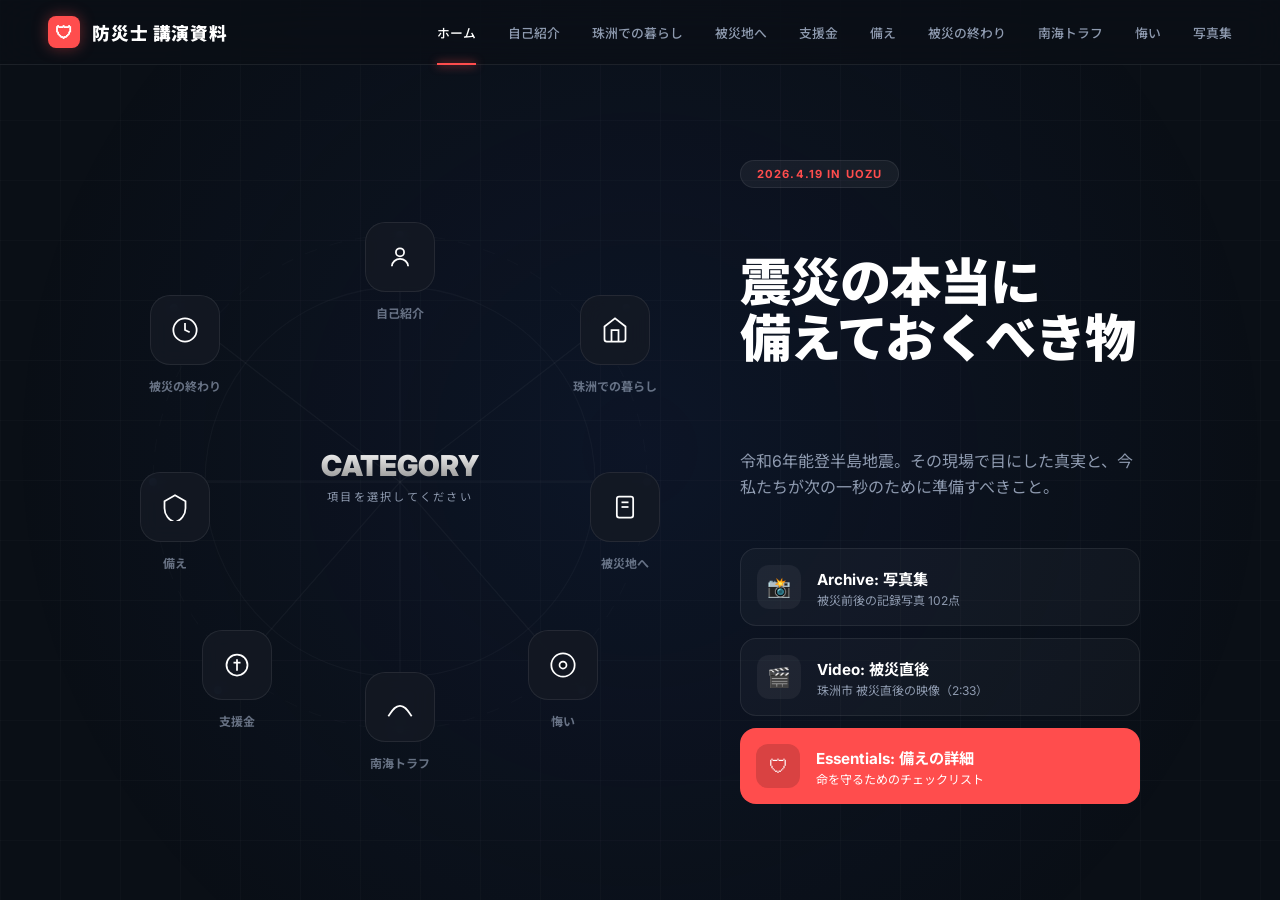
==== index.html @ 2d1fcdb0 "防災士講演サイト初回コミット" ====
<!DOCTYPE html>
<html lang="ja">
<head>
<meta charset="UTF-8">
<meta name="viewport" content="width=device-width, initial-scale=1.0">
<title>防災士講演 — 震災の本当に備えておくべき物</title>
<style>
  @import url('https://fonts.googleapis.com/css2?family=Inter:wght@400;700;900&family=Noto+Sans+JP:wght@400;700;900&display=swap');
  :root {
    --accent: #ff4d4d;
    --accent-glow: rgba(255, 77, 77, 0.4);
    --bg: #0a0f16;
    --card-bg: rgba(255, 255, 255, 0.03);
    --glass-border: rgba(255, 255, 255, 0.08);
    --text-main: #ffffff;
    --text-sub: #8e9aaf;
  }
  html, body {
    margin:0; padding:0; overflow-x:hidden;
    background: var(--bg);
    color: var(--text-main);
    font-family: 'Inter', 'Noto Sans JP', sans-serif;
    height: 100%;
  }
  /* 背景：動的なグリッドと光 */
  .grid-bg {
    position:fixed; inset:0; z-index:0; pointer-events:none;
    background-image:
      linear-gradient(rgba(255,255,255,0.02) 1px, transparent 1px),
      linear-gradient(90deg, rgba(255,255,255,0.02) 1px, transparent 1px);
    background-size: 60px 60px;
  }
  .grid-bg::after {
    content:''; position:absolute; inset:0;
    background: radial-gradient(circle at 50% 50%, rgba(30, 58, 138, 0.15) 0%, transparent 80%);
  }
  /* ナビゲーション */
  .top-nav {
    position:fixed; top:0; left:0; right:0; z-index:100;
    display:flex; align-items:center; justify-content:space-between;
    padding:0 3rem; height:64px;
    background: rgba(10, 15, 22, 0.7);
    backdrop-filter: blur(20px);
    border-bottom: 1px solid var(--glass-border);
  }
  .logo {
    display:flex; align-items:center; gap:12px;
    font-size:1.1rem; font-weight:900; letter-spacing: 0.05em;
  }
  .logo-icon {
    width:32px; height:32px; background: var(--accent);
    border-radius:8px; display:flex; align-items:center; justify-content:center;
    font-size:1.1rem; box-shadow: 0 0 15px var(--accent-glow);
  }
  .nav-links { display:flex; gap:2rem; }
  .nav-links span {
    font-size:0.8rem; color: var(--text-sub); cursor:pointer;
    transition: 0.3s; font-weight: 500;
  }
  .nav-links span:hover { color: var(--accent); }
  .nav-links span.active { color: var(--text-main); position: relative; }
  .nav-links span.active::after {
    content: ''; position: absolute; bottom: -23px; left: 0; width: 100%;
    height: 2px; background: var(--accent); box-shadow: 0 0 10px var(--accent);
  }
  /* レイアウト */
  .page-wrap {
    position:relative; z-index:1;
    width:100%; min-height:100vh;
    display:flex; align-items:center; justify-content:center;
    padding-top:64px; box-sizing: border-box;
    gap: 80px;
  }
  /* オービット（左側） */
  .orbit-wrap {
    position:relative;
    width: min(520px, 50vw);
    height: min(520px, 50vw);
  }
  .orbit-svg {
    position:absolute; inset:0; width:100%; height:100%;
    pointer-events:none;
  }
  .center-content {
    position:absolute; top:50%; left:50%; transform:translate(-50%,-50%);
    text-align:center; z-index:5; width: 100%;
  }
  .center-content h1 {
    font-size: 1.8rem; font-weight: 900; margin: 0;
    background: linear-gradient(to bottom, #fff, #888);
    -webkit-background-clip: text; -webkit-text-fill-color: transparent;
  }
  /* ノードのデザイン */
  .node {
    position:absolute; width: 68px; height: 68px;
    background: rgba(20, 25, 35, 0.8);
    border: 1px solid var(--glass-border);
    border-radius: 20px; cursor: pointer;
    display: flex; align-items: center; justify-content: center;
    transition: 0.4s cubic-bezier(0.2, 1, 0.3, 1);
    backdrop-filter: blur(10px);
  }
  .node:hover {
    background: var(--accent);
    border-color: var(--accent);
    transform: scale(1.15) translateY(-5px);
    box-shadow: 0 15px 30px var(--accent-glow);
  }
  .node svg { width: 28px; height: 28px; stroke: #fff; fill: none; stroke-width: 1.5; transition: 0.3s; }

  .node-label {
    position: absolute; bottom: -30px; font-size: 0.75rem;
    color: var(--text-sub); font-weight: 700; white-space: nowrap;
    opacity: 0.7; transition: 0.3s;
  }
  .node:hover .node-label { color: #fff; opacity: 1; transform: translateY(5px); }
  /* ノード配置（7ノード） */
  .n1 { top: 0; left: 50%; transform: translateX(-50%); }
  .n1:hover { transform: translateX(-50%) scale(1.15) translateY(-5px); }
  .n2 { top: 14%; right: 2%; }
  .n3 { top: 48%; right: 0; }
  .n4 { bottom: 8%; right: 12%; }
  .n4:hover { transform: scale(1.15) translateY(-5px); }
  .n5 { bottom: 0; left: 50%; transform: translateX(-50%); }
  .n5:hover { transform: translateX(-50%) scale(1.15) translateY(-5px); }
  .n6 { bottom: 8%; left: 12%; }
  .n7 { top: 48%; left: 0; }
  .n8 { top: 14%; left: 2%; }
  /* 右側パネル */
  .right-col {
    max-width: 400px; display: flex; flex-direction: column; gap: 2rem;
  }
  .right-badge {
    display: inline-block; padding: 6px 16px; background: rgba(255,255,255,0.05);
    border: 1px solid var(--glass-border); border-radius: 100px;
    font-size: 0.7rem; font-weight: 700; color: var(--accent); letter-spacing: 0.1em;
  }
  .right-title {
    font-size: 3.2rem; font-weight: 900; line-height: 1.1; letter-spacing: -0.02em;
  }
  .right-sub {
    font-size: 1rem; color: var(--text-sub); line-height: 1.6;
  }
  .right-buttons { display: grid; gap: 12px; }
  .rbtn {
    display: flex; align-items: center; gap: 16px; padding: 16px;
    background: var(--card-bg); border: 1px solid var(--glass-border);
    border-radius: 16px; cursor: pointer; transition: 0.3s;
  }
  .rbtn:hover {
    background: rgba(255,255,255,0.07);
    border-color: rgba(255,255,255,0.2);
    transform: translateX(10px);
  }
  .rbtn-icon {
    width: 44px; height: 44px; background: rgba(255,255,255,0.05);
    border-radius: 12px; display: flex; align-items: center; justify-content: center;
    font-size: 1.2rem;
  }
  .rt-title { font-weight: 700; font-size: 0.95rem; margin-bottom: 2px; }
  .rt-desc { font-size: 0.75rem; color: var(--text-sub); }
  /* メインボタン */
  .rbtn-accent {
    background: var(--accent); border: none;
  }
  .rbtn-accent .rt-title, .rbtn-accent .rt-desc { color: #fff; }
  .rbtn-accent .rbtn-icon { background: rgba(0,0,0,0.15); }
  .rbtn-accent:hover {
    background: #ff6666;
    box-shadow: 0 10px 30px var(--accent-glow);
  }
  /* タブレット */
  @media (max-width: 1024px) {
    .page-wrap { flex-direction: column; padding: 100px 20px 60px; gap: 40px; text-align: center; }
    .right-col { align-items: center; }
    .right-title { font-size: 2.5rem; }
    .orbit-wrap { width: min(400px, 80vw); height: min(400px, 80vw); }
  }
  /* スマホ */
  @media (max-width: 640px) {
    .top-nav { padding: 0 1rem; height: 56px; }
    .logo { font-size: 0.9rem; gap: 8px; }
    .logo-icon { width: 28px; height: 28px; font-size: 0.9rem; }
    .nav-links { display: none; }
    /* ハンバーガーメニュー表示 */
    .menu-toggle { display: flex; }
    .mobile-menu.open { display: flex; }

    .page-wrap {
      flex-direction: column;
      padding: 70px 16px 40px;
      gap: 24px;
      text-align: center;
      min-height: auto;
    }
    .orbit-wrap {
      width: min(300px, 85vw);
      height: min(300px, 85vw);
    }
    .node {
      width: 52px; height: 52px;
      border-radius: 14px;
    }
    .node svg { width: 22px; height: 22px; }
    .node-label { font-size: 0.65rem; bottom: -24px; }
    .center-content h1 { font-size: 1.2rem; }
    .center-content p { font-size: 0.6rem !important; }

    .right-col {
      align-items: center;
      max-width: 100%;
      gap: 1.2rem;
      padding: 0 8px;
    }
    .right-badge { font-size: 0.6rem; padding: 4px 12px; }
    .right-title { font-size: 1.8rem; }
    .right-sub { font-size: 0.85rem; }
    .rbtn { padding: 12px; border-radius: 12px; }
    .rbtn-icon { width: 38px; height: 38px; border-radius: 10px; font-size: 1rem; }
    .rt-title { font-size: 0.85rem; }
    .rt-desc { font-size: 0.7rem; }
  }
  /* ハンバーガーメニュー */
  .menu-toggle {
    display: none;
    flex-direction: column; gap: 5px;
    cursor: pointer; padding: 8px; z-index: 200;
  }
  .menu-toggle span {
    display: block; width: 22px; height: 2px;
    background: var(--text-main); border-radius: 2px;
    transition: 0.3s;
  }
  .mobile-menu {
    display: none;
    position: fixed; top: 56px; left: 0; right: 0;
    z-index: 99;
    flex-direction: column; align-items: center; gap: 0;
    background: rgba(10, 15, 22, 0.95);
    backdrop-filter: blur(20px);
    border-bottom: 1px solid var(--glass-border);
    padding: 12px 0;
  }
  .mobile-menu span {
    display: block; width: 100%; text-align: center;
    padding: 14px 0; font-size: 0.9rem;
    color: var(--text-sub); cursor: pointer;
    transition: 0.3s; font-weight: 500;
    border-bottom: 1px solid rgba(255,255,255,0.04);
  }
  .mobile-menu span:last-child { border-bottom: none; }
  .mobile-menu span:hover, .mobile-menu span:active {
    color: var(--accent); background: rgba(255,255,255,0.03);
  }
</style>
</head>
<body>
<div class="grid-bg"></div>

<nav class="top-nav">
  <div class="logo">
    <div class="logo-icon">🛡</div>
    <span>防災士 講演資料</span>
  </div>
  <div class="nav-links">
    <span class="active">ホーム</span>
    <span onclick="window.location.href='intro.html'">自己紹介</span>
    <span onclick="window.location.href='life.html'">珠洲での暮らし</span>
    <span onclick="window.location.href='facts.html'">被災地へ</span>
    <span onclick="window.location.href='support.html'">支援金</span>
    <span onclick="window.location.href='prepare.html'">備え</span>
    <span onclick="window.location.href='disaster-end.html'">被災の終わり</span>
    <span onclick="window.location.href='nankai.html'">南海トラフ</span>
    <span onclick="window.location.href='damage.html'">悔い</span>
    <span onclick="window.location.href='gallery.html'">写真集</span>
  </div>
  <div class="menu-toggle" onclick="document.querySelector('.mobile-menu').classList.toggle('open')">
    <span></span><span></span><span></span>
  </div>
</nav>

<div class="mobile-menu">
  <span onclick="window.location.href='intro.html'">自己紹介</span>
  <span onclick="window.location.href='life.html'">珠洲での暮らし</span>
  <span onclick="window.location.href='facts.html'">被災地へ</span>
  <span onclick="window.location.href='support.html'">支援金</span>
  <span onclick="window.location.href='prepare.html'">備え</span>
  <span onclick="window.location.href='disaster-end.html'">被災の終わり</span>
  <span onclick="window.location.href='nankai.html'">南海トラフ</span>
  <span onclick="window.location.href='damage.html'">悔い</span>
  <span onclick="window.location.href='gallery.html'">写真集</span>
</div>

<div class="page-wrap">
  <div class="orbit-wrap">
    <!-- SVGリング -->
    <svg class="orbit-svg" viewBox="0 0 400 400" xmlns="http://www.w3.org/2000/svg">
      <circle cx="200" cy="200" r="150" fill="none" stroke="rgba(255,255,255,0.03)" stroke-width="1"/>
      <circle cx="200" cy="200" r="190" fill="none" stroke="rgba(255,255,255,0.02)" stroke-width="1" stroke-dasharray="10 10"/>
      <!-- 接続線（7ノード） -->
      <g stroke="rgba(255,255,255,0.04)" stroke-width="1">
        <line x1="200" y1="200" x2="200" y2="10"/>
        <line x1="200" y1="200" x2="374" y2="66"/>
        <line x1="200" y1="200" x2="390" y2="200"/>
        <line x1="200" y1="200" x2="340" y2="360"/>
        <line x1="200" y1="200" x2="200" y2="390"/>
        <line x1="200" y1="200" x2="60" y2="360"/>
        <line x1="200" y1="200" x2="10" y2="200"/>
        <line x1="200" y1="200" x2="26" y2="66"/>
      </g>
      <!-- グロードット（7ノード） -->
      <g fill="rgba(100,160,255,0.5)">
        <circle cx="200" cy="10" r="3"><animate attributeName="opacity" values=".2;.8;.2" dur="3s" repeatCount="indefinite"/></circle>
        <circle cx="374" cy="66" r="3"><animate attributeName="opacity" values=".2;.8;.2" dur="3s" begin=".4s" repeatCount="indefinite"/></circle>
        <circle cx="390" cy="200" r="3"><animate attributeName="opacity" values=".2;.8;.2" dur="3s" begin=".8s" repeatCount="indefinite"/></circle>
        <circle cx="340" cy="360" r="3"><animate attributeName="opacity" values=".2;.8;.2" dur="3s" begin="1.2s" repeatCount="indefinite"/></circle>
        <circle cx="200" cy="390" r="3"><animate attributeName="opacity" values=".2;.8;.2" dur="3s" begin="1.6s" repeatCount="indefinite"/></circle>
        <circle cx="60" cy="360" r="3"><animate attributeName="opacity" values=".2;.8;.2" dur="3s" begin="2s" repeatCount="indefinite"/></circle>
        <circle cx="10" cy="200" r="3"><animate attributeName="opacity" values=".2;.8;.2" dur="3s" begin="2.4s" repeatCount="indefinite"/></circle>
        <circle cx="26" cy="66" r="3"><animate attributeName="opacity" values=".2;.8;.2" dur="3s" begin="2.8s" repeatCount="indefinite"/></circle>
      </g>
    </svg>

    <div class="center-content">
      <h1>CATEGORY</h1>
      <p style="font-size:0.7rem; color:var(--text-sub); margin-top:5px; letter-spacing:0.2em;">項目を選択してください</p>
    </div>

    <!-- ノード（7カテゴリ） -->
    <div class="node n1" onclick="window.location.href='intro.html'">
      <svg viewBox="0 0 24 24"><circle cx="12" cy="8" r="3.5"/><path d="M5 20c0-3.5 3.5-6.5 7-6.5s7 3 7 6.5"/></svg>
      <div class="node-label">自己紹介</div>
    </div>
    <div class="node n2" onclick="window.location.href='life.html'">
      <svg viewBox="0 0 24 24"><path d="M3 9l9-7 9 7v11a2 2 0 0 1-2 2H5a2 2 0 0 1-2-2V9z"/><polyline points="9 22 9 12 15 12 15 22"/></svg>
      <div class="node-label">珠洲での暮らし</div>
    </div>
    <div class="node n3" onclick="window.location.href='facts.html'">
      <svg viewBox="0 0 24 24"><rect x="5" y="3" width="14" height="18" rx="2"/><line x1="9" y1="8" x2="15" y2="8"/><line x1="9" y1="12" x2="15" y2="12"/></svg>
      <div class="node-label">被災地へ</div>
    </div>
    <div class="node n4" onclick="window.location.href='damage.html'">
      <svg viewBox="0 0 24 24"><path d="M12 2C6.48 2 2 6.48 2 12s4.48 10 10 10 10-4.48 10-10S17.52 2 12 2z"/><path d="M8 12h8" stroke="#0a0f16" stroke-width="2"/><circle cx="12" cy="12" r="3" fill="#0a0f16"/></svg>
      <div class="node-label">悔い</div>
    </div>
    <div class="node n5" onclick="window.location.href='nankai.html'">
      <svg viewBox="0 0 24 24"><path d="M2 20c3-4 5-9 10-9s7 5 10 9"/></svg>
      <div class="node-label">南海トラフ</div>
    </div>
    <div class="node n6" onclick="window.location.href='support.html'">
      <svg viewBox="0 0 24 24"><circle cx="12" cy="12" r="9"/><path d="M12 7v10"/><path d="M9 10h6"/></svg>
      <div class="node-label">支援金</div>
    </div>
    <div class="node n7" onclick="window.location.href='prepare.html'">
      <svg viewBox="0 0 24 24"><path d="M12 2L3 7v6c0 5.5 3.8 10.7 9 12 5.2-1.3 9-6.5 9-12V7l-9-5z"/></svg>
      <div class="node-label">備え</div>
    </div>
    <div class="node n8" onclick="window.location.href='disaster-end.html'">
      <svg viewBox="0 0 24 24"><path d="M12 22c5.5 0 10-4.5 10-10S17.5 2 12 2 2 6.5 2 12s4.5 10 10 10z"/><path d="M12 6v6l4 2"/></svg>
      <div class="node-label">被災の終わり</div>
    </div>
  </div>

  <!-- 右側パネル -->
  <div class="right-col">
    <div>
      <div class="right-badge">2026.4.19 IN UOZU</div>
    </div>
    <h1 class="right-title">震災の本当に<br>備えておくべき物</h1>
    <p class="right-sub">
      令和6年能登半島地震。その現場で目にした真実と、今私たちが次の一秒のために準備すべきこと。
    </p>
    <div class="right-buttons">
      <div class="rbtn" onclick="window.location.href='gallery.html'">
        <div class="rbtn-icon">📸</div>
        <div class="rbtn-text">
          <div class="rt-title">Archive: 写真集</div>
          <div class="rt-desc">被災前後の記録写真 102点</div>
        </div>
      </div>
      <div class="rbtn" onclick="window.location.href='gallery.html#video'">
        <div class="rbtn-icon">🎬</div>
        <div class="rbtn-text">
          <div class="rt-title">Video: 被災直後</div>
          <div class="rt-desc">珠洲市 被災直後の映像（2:33）</div>
        </div>
      </div>
      <div class="rbtn-accent rbtn" onclick="window.location.href='prepare.html'">
        <div class="rbtn-icon">🛡</div>
        <div class="rbtn-text">
          <div class="rt-title">Essentials: 備えの詳細</div>
          <div class="rt-desc">命を守るためのチェックリスト</div>
        </div>
      </div>
    </div>
  </div>
</div>

</body>
</html>
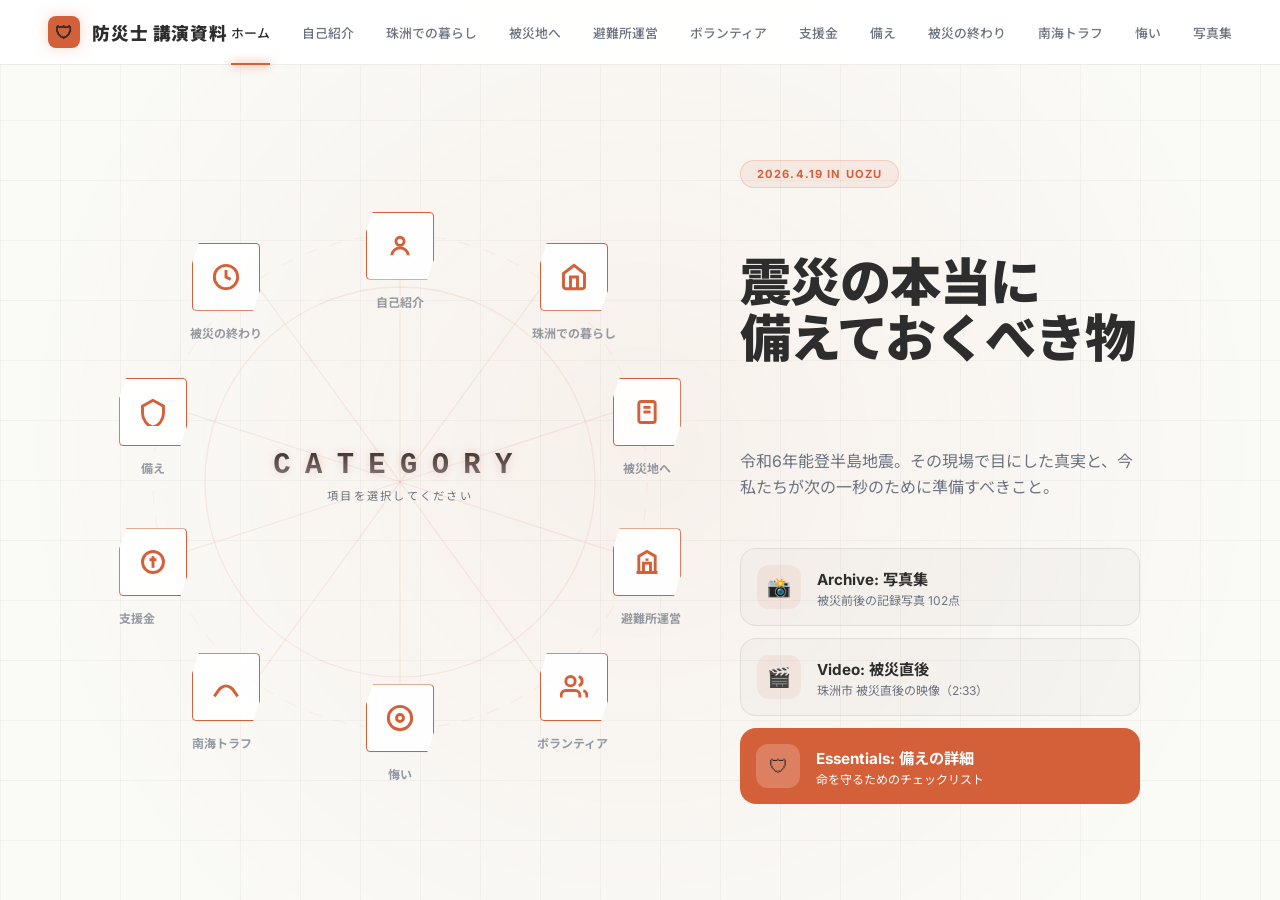
==== commit 8a53f2f0: "ナチュラルホワイトテーマ適用 + オーバーレイのスクロール修正 - 全ページをダークテーマからナチュラルホワイトに変更 - カード展開オーバーレイの上部クリッピング問題を修正   (height:10" ====
--- a/index.html
+++ b/index.html
@@ -7,13 +7,13 @@
 <style>
   @import url('https://fonts.googleapis.com/css2?family=Inter:wght@400;700;900&family=Noto+Sans+JP:wght@400;700;900&display=swap');
   :root {
-    --accent: #ff4d4d;
-    --accent-glow: rgba(255, 77, 77, 0.4);
-    --bg: #0a0f16;
-    --card-bg: rgba(255, 255, 255, 0.03);
-    --glass-border: rgba(255, 255, 255, 0.08);
-    --text-main: #ffffff;
-    --text-sub: #8e9aaf;
+    --accent: #D4603A;
+    --accent-glow: rgba(212, 96, 58, 0.25);
+    --bg: #FAFAF7;
+    --card-bg: rgba(0, 0, 0, 0.02);
+    --glass-border: rgba(0, 0, 0, 0.08);
+    --text-main: #2D2D2D;
+    --text-sub: #6B7280;
   }
   html, body {
     margin:0; padding:0; overflow-x:hidden;
@@ -26,20 +26,20 @@
   .grid-bg {
     position:fixed; inset:0; z-index:0; pointer-events:none;
     background-image:
-      linear-gradient(rgba(255,255,255,0.02) 1px, transparent 1px),
-      linear-gradient(90deg, rgba(255,255,255,0.02) 1px, transparent 1px);
+      linear-gradient(rgba(0,0,0,0.03) 1px, transparent 1px),
+      linear-gradient(90deg, rgba(0,0,0,0.03) 1px, transparent 1px);
     background-size: 60px 60px;
   }
   .grid-bg::after {
     content:''; position:absolute; inset:0;
-    background: radial-gradient(circle at 50% 50%, rgba(30, 58, 138, 0.15) 0%, transparent 80%);
+    background: radial-gradient(circle at 50% 50%, rgba(212, 96, 58, 0.06) 0%, transparent 80%);
   }
   /* ナビゲーション */
   .top-nav {
     position:fixed; top:0; left:0; right:0; z-index:100;
     display:flex; align-items:center; justify-content:space-between;
     padding:0 3rem; height:64px;
-    background: rgba(10, 15, 22, 0.7);
+    background: rgba(255, 255, 255, 0.92);
     backdrop-filter: blur(20px);
     border-bottom: 1px solid var(--glass-border);
   }
@@ -86,53 +86,72 @@
     text-align:center; z-index:5; width: 100%;
   }
   .center-content h1 {
+    font-family: 'Courier New', monospace;
     font-size: 1.8rem; font-weight: 900; margin: 0;
-    background: linear-gradient(to bottom, #fff, #888);
+    letter-spacing: 0.5em;
+    text-shadow: 0 0 10px var(--accent-glow);
+    background: linear-gradient(to bottom, #2D2D2D, #8A8A8A);
     -webkit-background-clip: text; -webkit-text-fill-color: transparent;
   }
-  /* ノードのデザイン */
+  /* ノードのデザイン（タクティカル） */
   .node {
     position:absolute; width: 68px; height: 68px;
-    background: rgba(20, 25, 35, 0.8);
-    border: 1px solid var(--glass-border);
-    border-radius: 20px; cursor: pointer;
+    cursor: pointer;
     display: flex; align-items: center; justify-content: center;
     transition: 0.4s cubic-bezier(0.2, 1, 0.3, 1);
+  }
+  .node::before {
+    content: '';
+    position: absolute; inset: 0;
+    background: rgba(255, 255, 255, 0.9);
+    border: 1px solid var(--accent);
+    border-radius: 4px;
+    clip-path: polygon(10% 0, 100% 0, 100% 70%, 90% 100%, 0 100%, 0 30%);
     backdrop-filter: blur(10px);
-  }
-  .node:hover {
+    box-shadow: 0 2px 8px rgba(0,0,0,0.06);
+    transition: 0.4s cubic-bezier(0.2, 1, 0.3, 1);
+  }
+  .node:hover::before {
     background: var(--accent);
     border-color: var(--accent);
+    box-shadow: 0 15px 30px var(--accent-glow);
+  }
+  .node:hover {
     transform: scale(1.15) translateY(-5px);
-    box-shadow: 0 15px 30px var(--accent-glow);
-  }
-  .node svg { width: 28px; height: 28px; stroke: #fff; fill: none; stroke-width: 1.5; transition: 0.3s; }
+  }
+  .node svg { width: 28px; height: 28px; stroke: var(--accent); fill: none; stroke-width: 2.5; transition: 0.3s; position: relative; z-index: 1; }
+  .node:hover svg { stroke: #fff; filter: drop-shadow(0 0 3px rgba(255,255,255,0.4)); }
 
   .node-label {
     position: absolute; bottom: -30px; font-size: 0.75rem;
     color: var(--text-sub); font-weight: 700; white-space: nowrap;
-    opacity: 0.7; transition: 0.3s;
-  }
-  .node:hover .node-label { color: #fff; opacity: 1; transform: translateY(5px); }
-  /* ノード配置（7ノード） */
-  .n1 { top: 0; left: 50%; transform: translateX(-50%); }
+    opacity: 0.7; transition: 0.3s; z-index: 1;
+  }
+  .node:hover .node-label { color: var(--text-main); opacity: 1; transform: translateY(5px); }
+  /* ノード配置（10ノード均等配置） */
+  .n1 { top: -2%; left: 50%; transform: translateX(-50%); }
   .n1:hover { transform: translateX(-50%) scale(1.15) translateY(-5px); }
-  .n2 { top: 14%; right: 2%; }
-  .n3 { top: 48%; right: 0; }
-  .n4 { bottom: 8%; right: 12%; }
-  .n4:hover { transform: scale(1.15) translateY(-5px); }
-  .n5 { bottom: 0; left: 50%; transform: translateX(-50%); }
-  .n5:hover { transform: translateX(-50%) scale(1.15) translateY(-5px); }
-  .n6 { bottom: 8%; left: 12%; }
-  .n7 { top: 48%; left: 0; }
-  .n8 { top: 14%; left: 2%; }
+  .n2 { top: 4%; right: 10%; }
+  .n3 { top: 30%; right: -4%; }
+  .n4 { bottom: 28%; right: -4%; }
+  .n4 .node-label { right: 0; text-align: right; }
+  .n5 { bottom: 4%; right: 10%; }
+  .n5 .node-label { right: 0; text-align: right; }
+  .n6 { bottom: -2%; left: 50%; transform: translateX(-50%); }
+  .n6:hover { transform: translateX(-50%) scale(1.15) translateY(5px); }
+  .n7 { bottom: 4%; left: 10%; }
+  .n7 .node-label { left: 0; text-align: left; }
+  .n8 { bottom: 28%; left: -4%; }
+  .n8 .node-label { left: 0; text-align: left; }
+  .n9 { top: 30%; left: -4%; }
+  .n10 { top: 4%; left: 10%; }
   /* 右側パネル */
   .right-col {
     max-width: 400px; display: flex; flex-direction: column; gap: 2rem;
   }
   .right-badge {
-    display: inline-block; padding: 6px 16px; background: rgba(255,255,255,0.05);
-    border: 1px solid var(--glass-border); border-radius: 100px;
+    display: inline-block; padding: 6px 16px; background: rgba(212,96,58,0.08);
+    border: 1px solid rgba(212,96,58,0.2); border-radius: 100px;
     font-size: 0.7rem; font-weight: 700; color: var(--accent); letter-spacing: 0.1em;
   }
   .right-title {
@@ -148,12 +167,12 @@
     border-radius: 16px; cursor: pointer; transition: 0.3s;
   }
   .rbtn:hover {
-    background: rgba(255,255,255,0.07);
-    border-color: rgba(255,255,255,0.2);
+    background: rgba(0,0,0,0.04);
+    border-color: rgba(0,0,0,0.15);
     transform: translateX(10px);
   }
   .rbtn-icon {
-    width: 44px; height: 44px; background: rgba(255,255,255,0.05);
+    width: 44px; height: 44px; background: rgba(212,96,58,0.08);
     border-radius: 12px; display: flex; align-items: center; justify-content: center;
     font-size: 1.2rem;
   }
@@ -164,9 +183,9 @@
     background: var(--accent); border: none;
   }
   .rbtn-accent .rt-title, .rbtn-accent .rt-desc { color: #fff; }
-  .rbtn-accent .rbtn-icon { background: rgba(0,0,0,0.15); }
+  .rbtn-accent .rbtn-icon { background: rgba(255,255,255,0.2); }
   .rbtn-accent:hover {
-    background: #ff6666;
+    background: var(--accent);
     box-shadow: 0 10px 30px var(--accent-glow);
   }
   /* タブレット */
@@ -194,15 +213,29 @@
       min-height: auto;
     }
     .orbit-wrap {
-      width: min(300px, 85vw);
-      height: min(300px, 85vw);
+      width: min(320px, 88vw);
+      height: min(320px, 88vw);
+      margin-bottom: 30px;
     }
     .node {
-      width: 52px; height: 52px;
-      border-radius: 14px;
+      width: 44px; height: 44px;
+      border-radius: 12px;
     }
-    .node svg { width: 22px; height: 22px; }
-    .node-label { font-size: 0.65rem; bottom: -24px; }
+    .node svg { width: 18px; height: 18px; }
+    .node-label { font-size: 0.55rem; bottom: -18px; letter-spacing: -0.02em; }
+    /* スマホ用ノード配置（10ノード間隔調整） */
+    .n1 { top: -4%; left: 50%; transform: translateX(-50%); }
+    .n1:hover { transform: translateX(-50%) scale(1.15) translateY(-5px); }
+    .n2 { top: 2%; right: 8%; }
+    .n3 { top: 28%; right: -6%; }
+    .n4 { bottom: 26%; right: -6%; }
+    .n5 { bottom: 4%; right: 8%; }
+    .n6 { bottom: 0%; left: 50%; transform: translateX(-50%); }
+    .n6:hover { transform: translateX(-50%) scale(1.15) translateY(5px); }
+    .n7 { bottom: 4%; left: 8%; }
+    .n8 { bottom: 26%; left: -6%; }
+    .n9 { top: 28%; left: -6%; }
+    .n10 { top: 2%; left: 8%; }
     .center-content h1 { font-size: 1.2rem; }
     .center-content p { font-size: 0.6rem !important; }
 
@@ -212,7 +245,7 @@
       gap: 1.2rem;
       padding: 0 8px;
     }
-    .right-badge { font-size: 0.6rem; padding: 4px 12px; }
+    .right-badge { font-size: 0.6rem; padding: 4px 12px; margin-top: 20px; }
     .right-title { font-size: 1.8rem; }
     .right-sub { font-size: 0.85rem; }
     .rbtn { padding: 12px; border-radius: 12px; }
@@ -228,7 +261,7 @@
   }
   .menu-toggle span {
     display: block; width: 22px; height: 2px;
-    background: var(--text-main); border-radius: 2px;
+    background: var(--text-sub); border-radius: 2px;
     transition: 0.3s;
   }
   .mobile-menu {
@@ -236,7 +269,7 @@
     position: fixed; top: 56px; left: 0; right: 0;
     z-index: 99;
     flex-direction: column; align-items: center; gap: 0;
-    background: rgba(10, 15, 22, 0.95);
+    background: rgba(255, 255, 255, 0.95);
     backdrop-filter: blur(20px);
     border-bottom: 1px solid var(--glass-border);
     padding: 12px 0;
@@ -246,11 +279,11 @@
     padding: 14px 0; font-size: 0.9rem;
     color: var(--text-sub); cursor: pointer;
     transition: 0.3s; font-weight: 500;
-    border-bottom: 1px solid rgba(255,255,255,0.04);
+    border-bottom: 1px solid rgba(0,0,0,0.06);
   }
   .mobile-menu span:last-child { border-bottom: none; }
   .mobile-menu span:hover, .mobile-menu span:active {
-    color: var(--accent); background: rgba(255,255,255,0.03);
+    color: var(--accent); background: rgba(0,0,0,0.03);
   }
 </style>
 </head>
@@ -267,6 +300,8 @@
     <span onclick="window.location.href='intro.html'">自己紹介</span>
     <span onclick="window.location.href='life.html'">珠洲での暮らし</span>
     <span onclick="window.location.href='facts.html'">被災地へ</span>
+    <span onclick="window.location.href='shelter.html'">避難所運営</span>
+    <span onclick="window.location.href='volunteer.html'">ボランティア</span>
     <span onclick="window.location.href='support.html'">支援金</span>
     <span onclick="window.location.href='prepare.html'">備え</span>
     <span onclick="window.location.href='disaster-end.html'">被災の終わり</span>
@@ -283,6 +318,8 @@
   <span onclick="window.location.href='intro.html'">自己紹介</span>
   <span onclick="window.location.href='life.html'">珠洲での暮らし</span>
   <span onclick="window.location.href='facts.html'">被災地へ</span>
+  <span onclick="window.location.href='shelter.html'">避難所運営</span>
+  <span onclick="window.location.href='volunteer.html'">ボランティア</span>
   <span onclick="window.location.href='support.html'">支援金</span>
   <span onclick="window.location.href='prepare.html'">備え</span>
   <span onclick="window.location.href='disaster-end.html'">被災の終わり</span>
@@ -295,29 +332,33 @@
   <div class="orbit-wrap">
     <!-- SVGリング -->
     <svg class="orbit-svg" viewBox="0 0 400 400" xmlns="http://www.w3.org/2000/svg">
-      <circle cx="200" cy="200" r="150" fill="none" stroke="rgba(255,255,255,0.03)" stroke-width="1"/>
-      <circle cx="200" cy="200" r="190" fill="none" stroke="rgba(255,255,255,0.02)" stroke-width="1" stroke-dasharray="10 10"/>
-      <!-- 接続線（7ノード） -->
-      <g stroke="rgba(255,255,255,0.04)" stroke-width="1">
+      <circle cx="200" cy="200" r="150" fill="none" stroke="rgba(212,96,58,0.1)" stroke-width="1"/>
+      <circle cx="200" cy="200" r="190" fill="none" stroke="rgba(212,96,58,0.06)" stroke-width="1" stroke-dasharray="10 10"/>
+      <!-- 接続線（10ノード） -->
+      <g stroke="rgba(212,96,58,0.1)" stroke-width="1">
         <line x1="200" y1="200" x2="200" y2="10"/>
-        <line x1="200" y1="200" x2="374" y2="66"/>
-        <line x1="200" y1="200" x2="390" y2="200"/>
-        <line x1="200" y1="200" x2="340" y2="360"/>
+        <line x1="200" y1="200" x2="312" y2="46"/>
+        <line x1="200" y1="200" x2="381" y2="141"/>
+        <line x1="200" y1="200" x2="381" y2="259"/>
+        <line x1="200" y1="200" x2="312" y2="354"/>
         <line x1="200" y1="200" x2="200" y2="390"/>
-        <line x1="200" y1="200" x2="60" y2="360"/>
-        <line x1="200" y1="200" x2="10" y2="200"/>
-        <line x1="200" y1="200" x2="26" y2="66"/>
+        <line x1="200" y1="200" x2="88" y2="354"/>
+        <line x1="200" y1="200" x2="19" y2="259"/>
+        <line x1="200" y1="200" x2="19" y2="141"/>
+        <line x1="200" y1="200" x2="88" y2="46"/>
       </g>
-      <!-- グロードット（7ノード） -->
-      <g fill="rgba(100,160,255,0.5)">
+      <!-- グロードット（10ノード） -->
+      <g fill="rgba(212,96,58,0.5)">
         <circle cx="200" cy="10" r="3"><animate attributeName="opacity" values=".2;.8;.2" dur="3s" repeatCount="indefinite"/></circle>
-        <circle cx="374" cy="66" r="3"><animate attributeName="opacity" values=".2;.8;.2" dur="3s" begin=".4s" repeatCount="indefinite"/></circle>
-        <circle cx="390" cy="200" r="3"><animate attributeName="opacity" values=".2;.8;.2" dur="3s" begin=".8s" repeatCount="indefinite"/></circle>
-        <circle cx="340" cy="360" r="3"><animate attributeName="opacity" values=".2;.8;.2" dur="3s" begin="1.2s" repeatCount="indefinite"/></circle>
-        <circle cx="200" cy="390" r="3"><animate attributeName="opacity" values=".2;.8;.2" dur="3s" begin="1.6s" repeatCount="indefinite"/></circle>
-        <circle cx="60" cy="360" r="3"><animate attributeName="opacity" values=".2;.8;.2" dur="3s" begin="2s" repeatCount="indefinite"/></circle>
-        <circle cx="10" cy="200" r="3"><animate attributeName="opacity" values=".2;.8;.2" dur="3s" begin="2.4s" repeatCount="indefinite"/></circle>
-        <circle cx="26" cy="66" r="3"><animate attributeName="opacity" values=".2;.8;.2" dur="3s" begin="2.8s" repeatCount="indefinite"/></circle>
+        <circle cx="312" cy="46" r="3"><animate attributeName="opacity" values=".2;.8;.2" dur="3s" begin=".3s" repeatCount="indefinite"/></circle>
+        <circle cx="381" cy="141" r="3"><animate attributeName="opacity" values=".2;.8;.2" dur="3s" begin=".6s" repeatCount="indefinite"/></circle>
+        <circle cx="381" cy="259" r="3"><animate attributeName="opacity" values=".2;.8;.2" dur="3s" begin=".9s" repeatCount="indefinite"/></circle>
+        <circle cx="312" cy="354" r="3"><animate attributeName="opacity" values=".2;.8;.2" dur="3s" begin="1.2s" repeatCount="indefinite"/></circle>
+        <circle cx="200" cy="390" r="3"><animate attributeName="opacity" values=".2;.8;.2" dur="3s" begin="1.5s" repeatCount="indefinite"/></circle>
+        <circle cx="88" cy="354" r="3"><animate attributeName="opacity" values=".2;.8;.2" dur="3s" begin="1.8s" repeatCount="indefinite"/></circle>
+        <circle cx="19" cy="259" r="3"><animate attributeName="opacity" values=".2;.8;.2" dur="3s" begin="2.1s" repeatCount="indefinite"/></circle>
+        <circle cx="19" cy="141" r="3"><animate attributeName="opacity" values=".2;.8;.2" dur="3s" begin="2.4s" repeatCount="indefinite"/></circle>
+        <circle cx="88" cy="46" r="3"><animate attributeName="opacity" values=".2;.8;.2" dur="3s" begin="2.7s" repeatCount="indefinite"/></circle>
       </g>
     </svg>
 
@@ -326,7 +367,7 @@
       <p style="font-size:0.7rem; color:var(--text-sub); margin-top:5px; letter-spacing:0.2em;">項目を選択してください</p>
     </div>
 
-    <!-- ノード（7カテゴリ） -->
+    <!-- ノード（10カテゴリ） -->
     <div class="node n1" onclick="window.location.href='intro.html'">
       <svg viewBox="0 0 24 24"><circle cx="12" cy="8" r="3.5"/><path d="M5 20c0-3.5 3.5-6.5 7-6.5s7 3 7 6.5"/></svg>
       <div class="node-label">自己紹介</div>
@@ -339,23 +380,31 @@
       <svg viewBox="0 0 24 24"><rect x="5" y="3" width="14" height="18" rx="2"/><line x1="9" y1="8" x2="15" y2="8"/><line x1="9" y1="12" x2="15" y2="12"/></svg>
       <div class="node-label">被災地へ</div>
     </div>
-    <div class="node n4" onclick="window.location.href='damage.html'">
-      <svg viewBox="0 0 24 24"><path d="M12 2C6.48 2 2 6.48 2 12s4.48 10 10 10 10-4.48 10-10S17.52 2 12 2z"/><path d="M8 12h8" stroke="#0a0f16" stroke-width="2"/><circle cx="12" cy="12" r="3" fill="#0a0f16"/></svg>
+    <div class="node n4" onclick="window.location.href='shelter.html'">
+      <svg viewBox="0 0 24 24"><path d="M3 21h18M5 21V7l7-4 7 4v14"/><rect x="9" y="13" width="6" height="8"/><line x1="12" y1="9" x2="12" y2="11"/></svg>
+      <div class="node-label">避難所運営</div>
+    </div>
+    <div class="node n5" onclick="window.location.href='volunteer.html'">
+      <svg viewBox="0 0 24 24"><path d="M17 21v-2a4 4 0 0 0-4-4H5a4 4 0 0 0-4 4v2"/><circle cx="9" cy="7" r="4"/><path d="M23 21v-2a4 4 0 0 0-3-3.87"/><path d="M16 3.13a4 4 0 0 1 0 7.75"/></svg>
+      <div class="node-label">ボランティア</div>
+    </div>
+    <div class="node n6" onclick="window.location.href='damage.html'">
+      <svg viewBox="0 0 24 24"><path d="M12 2C6.48 2 2 6.48 2 12s4.48 10 10 10 10-4.48 10-10S17.52 2 12 2z"/><path d="M8 12h8" stroke="#FAFAF7" stroke-width="2"/><circle cx="12" cy="12" r="3" fill="#FAFAF7"/></svg>
       <div class="node-label">悔い</div>
     </div>
-    <div class="node n5" onclick="window.location.href='nankai.html'">
+    <div class="node n7" onclick="window.location.href='nankai.html'">
       <svg viewBox="0 0 24 24"><path d="M2 20c3-4 5-9 10-9s7 5 10 9"/></svg>
       <div class="node-label">南海トラフ</div>
     </div>
-    <div class="node n6" onclick="window.location.href='support.html'">
+    <div class="node n8" onclick="window.location.href='support.html'">
       <svg viewBox="0 0 24 24"><circle cx="12" cy="12" r="9"/><path d="M12 7v10"/><path d="M9 10h6"/></svg>
       <div class="node-label">支援金</div>
     </div>
-    <div class="node n7" onclick="window.location.href='prepare.html'">
+    <div class="node n9" onclick="window.location.href='prepare.html'">
       <svg viewBox="0 0 24 24"><path d="M12 2L3 7v6c0 5.5 3.8 10.7 9 12 5.2-1.3 9-6.5 9-12V7l-9-5z"/></svg>
       <div class="node-label">備え</div>
     </div>
-    <div class="node n8" onclick="window.location.href='disaster-end.html'">
+    <div class="node n10" onclick="window.location.href='disaster-end.html'">
       <svg viewBox="0 0 24 24"><path d="M12 22c5.5 0 10-4.5 10-10S17.5 2 12 2 2 6.5 2 12s4.5 10 10 10z"/><path d="M12 6v6l4 2"/></svg>
       <div class="node-label">被災の終わり</div>
     </div>
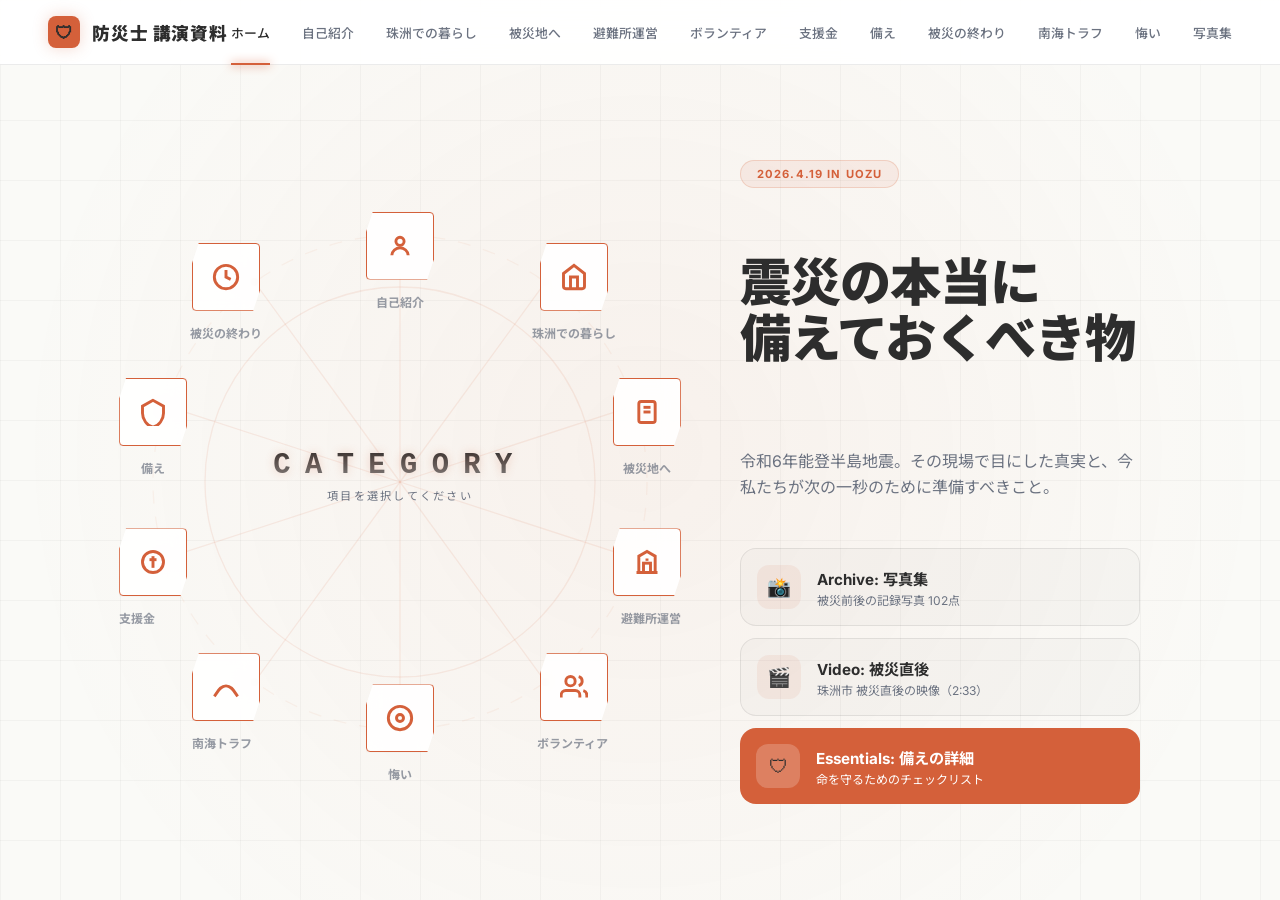
==== commit 535b9c76: "全ページ: オーバーレイ先頭表示 + 写真ダウンロード/コピー防止 - toggleCardにoverlay.scrollTop=0追加（9ファイル）→常にページ先頭から表示 - style.cssに" ====
--- a/index.html
+++ b/index.html
@@ -445,5 +445,13 @@
   </div>
 </div>
 
+<script>
+document.addEventListener('contextmenu', function(e){
+  if(e.target.tagName==='IMG') e.preventDefault();
+});
+document.addEventListener('dragstart', function(e){
+  if(e.target.tagName==='IMG') e.preventDefault();
+});
+</script>
 </body>
 </html>
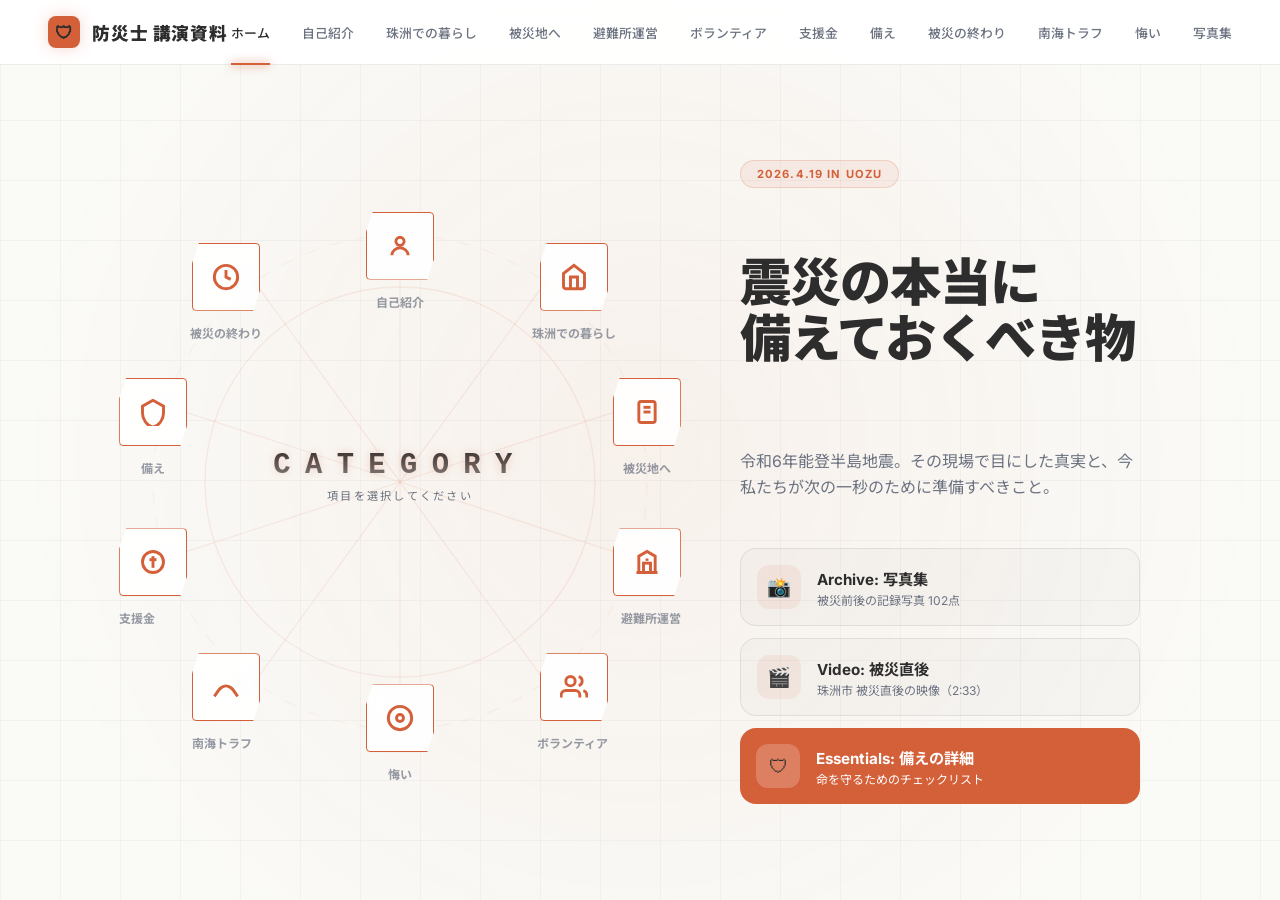
==== commit 81b00a69: "スマホ長押し保存防止: -webkit-touch-callout + touchstart防止追加 CSSに-webkit-touch-callout:none追加（iOS Safari長押しメニュ" ====
--- a/index.html
+++ b/index.html
@@ -452,6 +452,9 @@
 document.addEventListener('dragstart', function(e){
   if(e.target.tagName==='IMG') e.preventDefault();
 });
+document.addEventListener('touchstart', function(e){
+  if(e.target.tagName==='IMG') e.target.addEventListener('touchend', function(ev){ ev.preventDefault(); }, {once:true});
+}, {passive:false});
 </script>
 </body>
 </html>
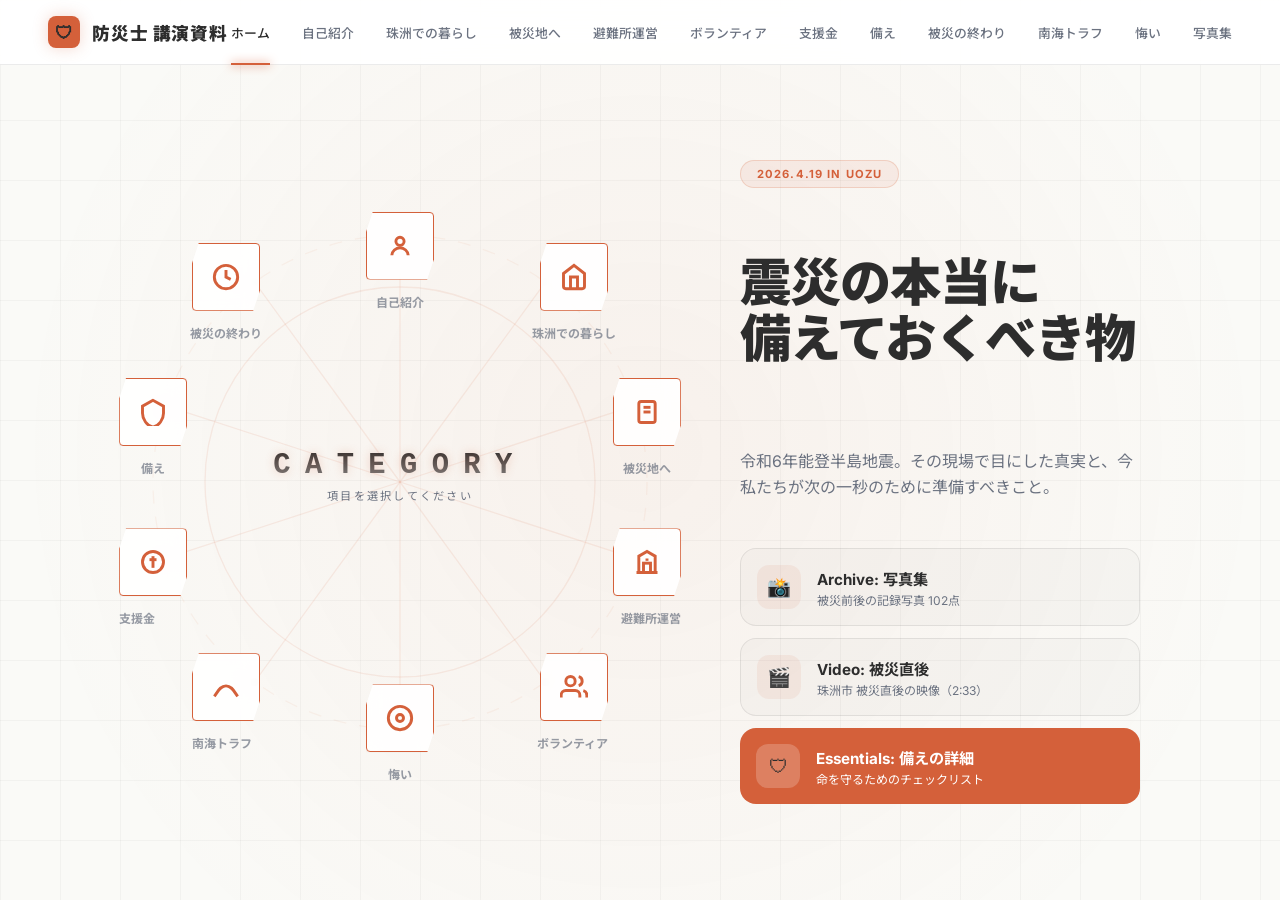
==== commit 673b535e: "checklist.html 防災チェックリストA4印刷対応ページを新規作成・index.htmlリンク更新" ====
--- a/index.html
+++ b/index.html
@@ -434,7 +434,7 @@
           <div class="rt-desc">珠洲市 被災直後の映像（2:33）</div>
         </div>
       </div>
-      <div class="rbtn-accent rbtn" onclick="window.location.href='prepare.html'">
+      <div class="rbtn-accent rbtn" onclick="window.location.href='checklist.html'">
         <div class="rbtn-icon">🛡</div>
         <div class="rbtn-text">
           <div class="rt-title">Essentials: 備えの詳細</div>
